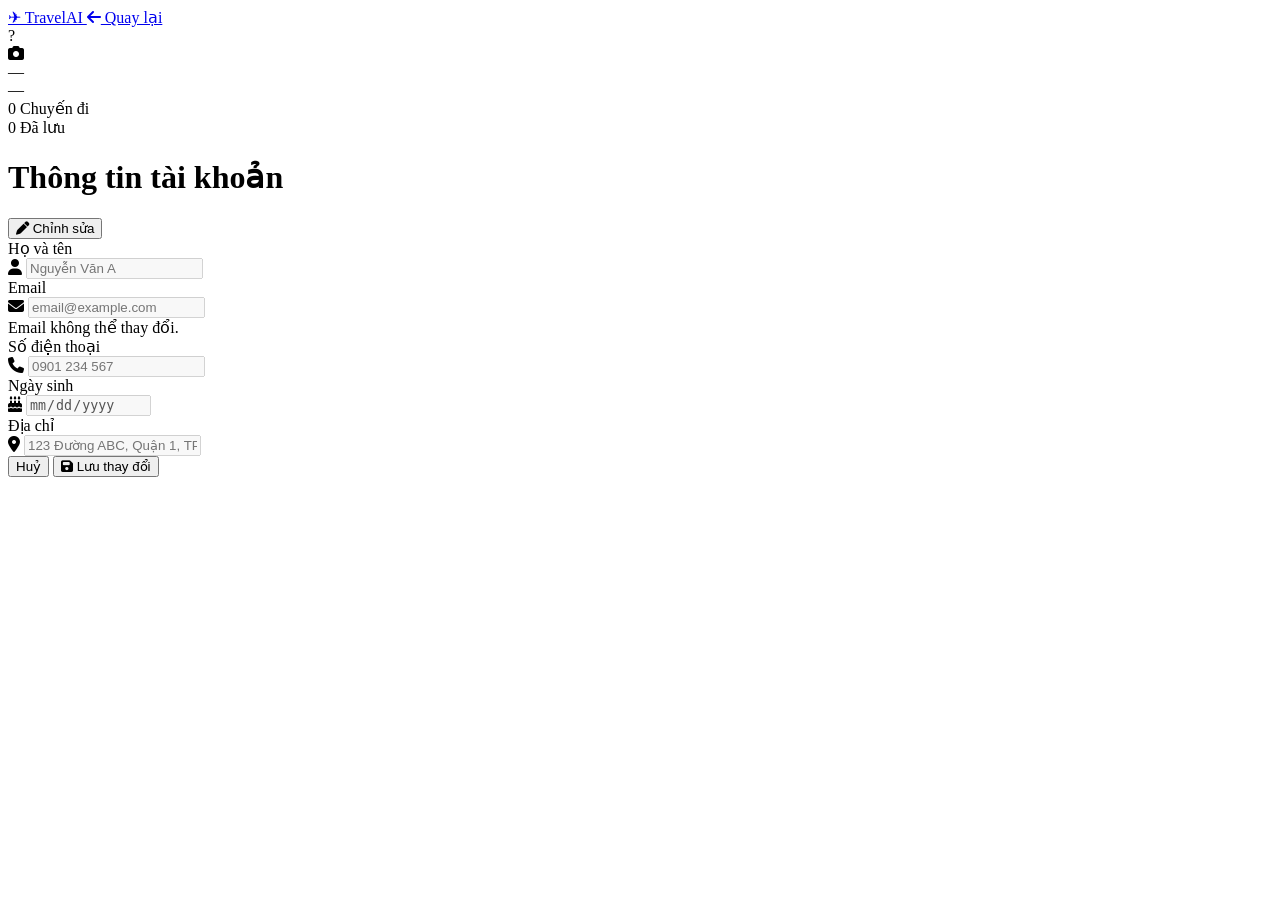
==== profile.html @ fdb20a9e "Add files via upload" ====
<!DOCTYPE html>
<html lang="vi">
<head>
  <meta charset="UTF-8" />
  <meta name="viewport" content="width=device-width, initial-scale=1.0" />
  <title>TravelAI — Thông tin tài khoản</title>
  <link rel="icon" type="image/png" href="assets/images/travelicon.png" />
  <link href="https://fonts.googleapis.com/css2?family=Syne:wght@400;600;700;800&family=DM+Sans:wght@400;500;600&display=swap" rel="stylesheet" />
  <link rel="stylesheet" href="https://cdnjs.cloudflare.com/ajax/libs/font-awesome/6.5.1/css/all.min.css" />
  <link rel="stylesheet" href="css/profile.css" />
</head>
<body>

  <!-- NAV -->
  <nav class="p-nav">
    <a href="index.html" class="p-nav-logo">
      <span class="logo-icon">✈</span> TravelAI
    </a>
    <a href="index.html" class="p-nav-back">
      <i class="fa-solid fa-arrow-left"></i> Quay lại
    </a>
  </nav>

  <div class="profile-root">

    <!-- LEFT — Avatar card -->
    <aside class="avatar-card">
      <div class="avatar-wrap">
        <div class="avatar-circle" id="avatarCircle">
          <span class="avatar-initial" id="avatarInitial">?</span>
          <img class="avatar-img" id="avatarImg" src="" alt="" />
        </div>
        <label class="avatar-edit-btn" for="avatarInput" title="Đổi ảnh">
          <i class="fa-solid fa-camera"></i>
        </label>
        <input type="file" id="avatarInput" accept="image/*" hidden />
      </div>
      <div class="avatar-name" id="sidebarName">—</div>
      <div class="avatar-email" id="sidebarEmail">—</div>

      <div class="avatar-stats">
        <div class="stat-item">
          <span class="stat-num" id="statTrips">0</span>
          <span class="stat-label">Chuyến đi</span>
        </div>
        <div class="stat-divider"></div>
        <div class="stat-item">
          <span class="stat-num" id="statSaved">0</span>
          <span class="stat-label">Đã lưu</span>
        </div>
      </div>

      <div class="join-date" id="joinDate"></div>
    </aside>

    <!-- RIGHT — Info form -->
    <main class="info-card">
      <div class="info-header">
        <h1>Thông tin tài khoản</h1>
        <button class="btn-edit" id="btnEdit">
          <i class="fa-solid fa-pen"></i> Chỉnh sửa
        </button>
      </div>

      <form id="profileForm" novalidate>

        <div class="field-row">
          <div class="field-group">
            <label>Họ và tên</label>
            <div class="input-wrap">
              <i class="fa-solid fa-user"></i>
              <input type="text" id="fieldName" placeholder="Nguyễn Văn A" disabled />
            </div>
            <span class="field-err" id="errName"></span>
          </div>

          <div class="field-group">
            <label>Email</label>
            <div class="input-wrap">
              <i class="fa-solid fa-envelope"></i>
              <input type="email" id="fieldEmail" placeholder="email@example.com" disabled />
            </div>
            <span class="field-hint">Email không thể thay đổi.</span>
          </div>
        </div>

        <div class="field-row">
          <div class="field-group">
            <label>Số điện thoại</label>
            <div class="input-wrap">
              <i class="fa-solid fa-phone"></i>
              <input type="tel" id="fieldPhone" placeholder="0901 234 567" disabled />
            </div>
            <span class="field-err" id="errPhone"></span>
          </div>

          <div class="field-group">
            <label>Ngày sinh</label>
            <div class="input-wrap">
              <i class="fa-solid fa-cake-candles"></i>
              <input type="date" id="fieldDob" disabled />
            </div>
          </div>
        </div>

        <div class="field-group full-width">
          <label>Địa chỉ</label>
          <div class="input-wrap">
            <i class="fa-solid fa-location-dot"></i>
            <input type="text" id="fieldAddress" placeholder="123 Đường ABC, Quận 1, TP.HCM" disabled />
          </div>
        </div>

        <!-- Action buttons  -->
        <div class="form-actions hidden" id="formActions">
          <button type="button" class="btn-cancel" id="btnCancel">Huỷ</button>
          <button type="submit" class="btn-save" id="btnSave">
            <i class="fa-solid fa-floppy-disk"></i> Lưu thay đổi
          </button>
        </div>

      </form>
    </main>
  </div>

  <!-- Toast -->
  <div id="toast" class="toast"></div>
  <!-- Loading overlay -->
  <div class="loading-overlay hidden" id="loadingOverlay">
    <div class="spinner"></div>
  </div>

  <script type="module">
    import { initializeApp } from "https://www.gstatic.com/firebasejs/10.12.0/firebase-app.js";
    import {
      getAuth, onAuthStateChanged, signOut, updatePassword
    } from "https://www.gstatic.com/firebasejs/10.12.0/firebase-auth.js";
    import {
      getFirestore, doc, getDoc, setDoc, serverTimestamp
    } from "https://www.gstatic.com/firebasejs/10.12.0/firebase-firestore.js";

    const firebaseConfig = {
      apiKey: "AIzaSyAgF4Le5kfzuk8KKeod8HOOIWVOKEuuDtE",
      authDomain: "travel-ai-cd422.firebaseapp.com",
      projectId: "travel-ai-cd422",
      storageBucket: "travel-ai-cd422.firebasestorage.app",
      messagingSenderId: "88888788030",
      appId: "1:88888788030:web:e5f4172867f724bc6bfd6f",
    };

    const app  = initializeApp(firebaseConfig);
    const auth = getAuth(app);
    const db   = getFirestore(app);

    // ── DOM ──
    const avatarInitial  = document.getElementById("avatarInitial");
    const avatarImg      = document.getElementById("avatarImg");
    const avatarInput    = document.getElementById("avatarInput");
    const sidebarName    = document.getElementById("sidebarName");
    const sidebarEmail   = document.getElementById("sidebarEmail");
    const joinDate       = document.getElementById("joinDate");
    const statTrips      = document.getElementById("statTrips");
    const statSaved      = document.getElementById("statSaved");
    const fieldName      = document.getElementById("fieldName");
    const fieldEmail     = document.getElementById("fieldEmail");
    const fieldPhone     = document.getElementById("fieldPhone");
    const fieldDob       = document.getElementById("fieldDob");
    const fieldAddress   = document.getElementById("fieldAddress");
    const btnEdit        = document.getElementById("btnEdit");
    const btnCancel      = document.getElementById("btnCancel");
    const formActions    = document.getElementById("formActions");
    const profileForm    = document.getElementById("profileForm");
    const toast          = document.getElementById("toast");
    const loadingOverlay = document.getElementById("loadingOverlay");

    let currentUser = null;
    let originalData = {};

    // ── Helpers ──
    function showToast(msg, type = "success") {
      toast.textContent = msg;
      toast.className = `toast show ${type}`;
      setTimeout(() => toast.classList.remove("show"), 3500);
    }
    function setLoading(on) {
      loadingOverlay.classList.toggle("hidden", !on);
    }
    function clearErrs() {
      document.querySelectorAll(".field-err").forEach(e => e.textContent = "");
    }

    // ── Load profile ──
    async function loadProfile(user) {
      currentUser = user;
      fieldEmail.value = user.email || "";
      sidebarEmail.textContent = user.email || "";

      try {
        const snap = await getDoc(doc(db, "users", user.uid));
        const data = snap.exists() ? snap.data() : {};
        originalData = data;

        const name = data.name || user.displayName || "";
        fieldName.value    = name;
        fieldPhone.value   = data.phone || "";
        fieldDob.value     = data.dob || "";
        fieldAddress.value = data.address || "";

        sidebarName.textContent = name || "Chưa cập nhật";
        avatarInitial.textContent = (name || "?")[0].toUpperCase();

        statTrips.textContent = (data.trips || []).length;
        statSaved.textContent = (data.saved || []).length;

        if (data.createdAt?.seconds) {
          const d = new Date(data.createdAt.seconds * 1000);
          joinDate.textContent = `Tham gia từ ${d.toLocaleDateString("vi-VN", { month: "long", year: "numeric" })}`;
        }

        // Avatar ảnh — dùng base64 thay vì Storage URL
        const avatarSrc = data.avatarBase64 || data.avatarUrl || "";
        if (avatarSrc) {
          avatarImg.src = avatarSrc;
          avatarImg.style.display = "block";
          avatarInitial.style.display = "none";
        }
      } catch (e) {
        showToast("Không thể tải thông tin.", "error");
      }
    }

    // ── Auth state ──
    onAuthStateChanged(auth, user => {
      if (user) {
        loadProfile(user);
      } else {
        window.location.href = "index.html";
      }
    });

    // ── Edit toggle ──
    const editableFields = [fieldName, fieldPhone, fieldDob, fieldAddress];

    btnEdit.addEventListener("click", () => {
      editableFields.forEach(f => { f.disabled = false; f.closest(".input-wrap").classList.add("active"); });
      formActions.classList.remove("hidden");
      btnEdit.classList.add("hidden");
    });

    btnCancel.addEventListener("click", () => {
      fieldName.value    = originalData.name || "";
      fieldPhone.value   = originalData.phone || "";
      fieldDob.value     = originalData.dob || "";
      fieldAddress.value = originalData.address || "";
      exitEditMode();
    });

    function exitEditMode() {
      editableFields.forEach(f => { f.disabled = true; f.closest(".input-wrap").classList.remove("active"); });
      formActions.classList.add("hidden");
      btnEdit.classList.remove("hidden");
      clearErrs();
    }

    // ── Save profile ──
    profileForm.addEventListener("submit", async e => {
      e.preventDefault();
      clearErrs();

      const name = fieldName.value.trim();
      if (!name) { document.getElementById("errName").textContent = "Vui lòng nhập tên."; return; }

      const phone = fieldPhone.value.trim();
      if (phone && !/^[0-9]{9,11}$/.test(phone.replace(/\s/g,""))) {
        document.getElementById("errPhone").textContent = "Số điện thoại không hợp lệ."; return;
      }

      setLoading(true);
      try {
        await setDoc(doc(db, "users", currentUser.uid), {
          name,
          phone:   fieldPhone.value.trim(),
          dob:     fieldDob.value,
          address: fieldAddress.value.trim(),
          email:   currentUser.email,
          uid:     currentUser.uid,
          updatedAt: serverTimestamp(),
        }, { merge: true });

        originalData = { ...originalData, name, phone: fieldPhone.value.trim(), dob: fieldDob.value, address: fieldAddress.value.trim() };
        sidebarName.textContent = name;
        avatarInitial.textContent = name[0].toUpperCase();
        exitEditMode();
        showToast("Cập nhật thông tin thành công! ✅");
      } catch {
        showToast("Lưu thất bại, thử lại.", "error");
      } finally {
        setLoading(false);
      }
    });

    // ── Upload avatar (base64 → Firestore, không cần Storage) ──
    avatarInput.addEventListener("change", async e => {
      const file = e.target.files[0];
      if (!file || !currentUser) return;

      // giới hạn Firestore document (1MB)
      if (file.size > 500 * 1024) {
        showToast("Ảnh tối đa 500KB. Hãy chọn ảnh nhỏ hơn.", "error");
        return;
      }

      setLoading(true);
      try {
        // Đọc file → resize → base64
        const base64 = await resizeAndConvertToBase64(file, 200);

        // Lưu thẳng vào Firestore field "avatarBase64"
        await setDoc(doc(db, "users", currentUser.uid), { avatarBase64: base64 }, { merge: true });

        // Hiển thị ngay không cần reload
        avatarImg.src = base64;
        avatarImg.style.display = "block";
        avatarInitial.style.display = "none";
        showToast("Cập nhật ảnh đại diện thành công! 🎉");
      } catch (err) {
        console.error(err);
        showToast("Cập nhật ảnh thất bại.", "error");
      } finally {
        setLoading(false);
      }
    });

    // Helper: resize ảnh về maxSize px rồi trả về base64
    function resizeAndConvertToBase64(file, maxSize = 200) {
      return new Promise((resolve, reject) => {
        const reader = new FileReader();
        reader.onload = ev => {
          const img = new Image();
          img.onload = () => {
            const canvas = document.createElement("canvas");
            let w = img.width, h = img.height;
            if (w > h) { if (w > maxSize) { h = h * maxSize / w; w = maxSize; } }
            else        { if (h > maxSize) { w = w * maxSize / h; h = maxSize; } }
            canvas.width = w; canvas.height = h;
            canvas.getContext("2d").drawImage(img, 0, 0, w, h);
            resolve(canvas.toDataURL("image/jpeg", 0.8));
          };
          img.onerror = reject;
          img.src = ev.target.result;
        };
        reader.onerror = reject;
        reader.readAsDataURL(file);
      });
    }

  </script>

    </div>
  </div>

</body>
</html>
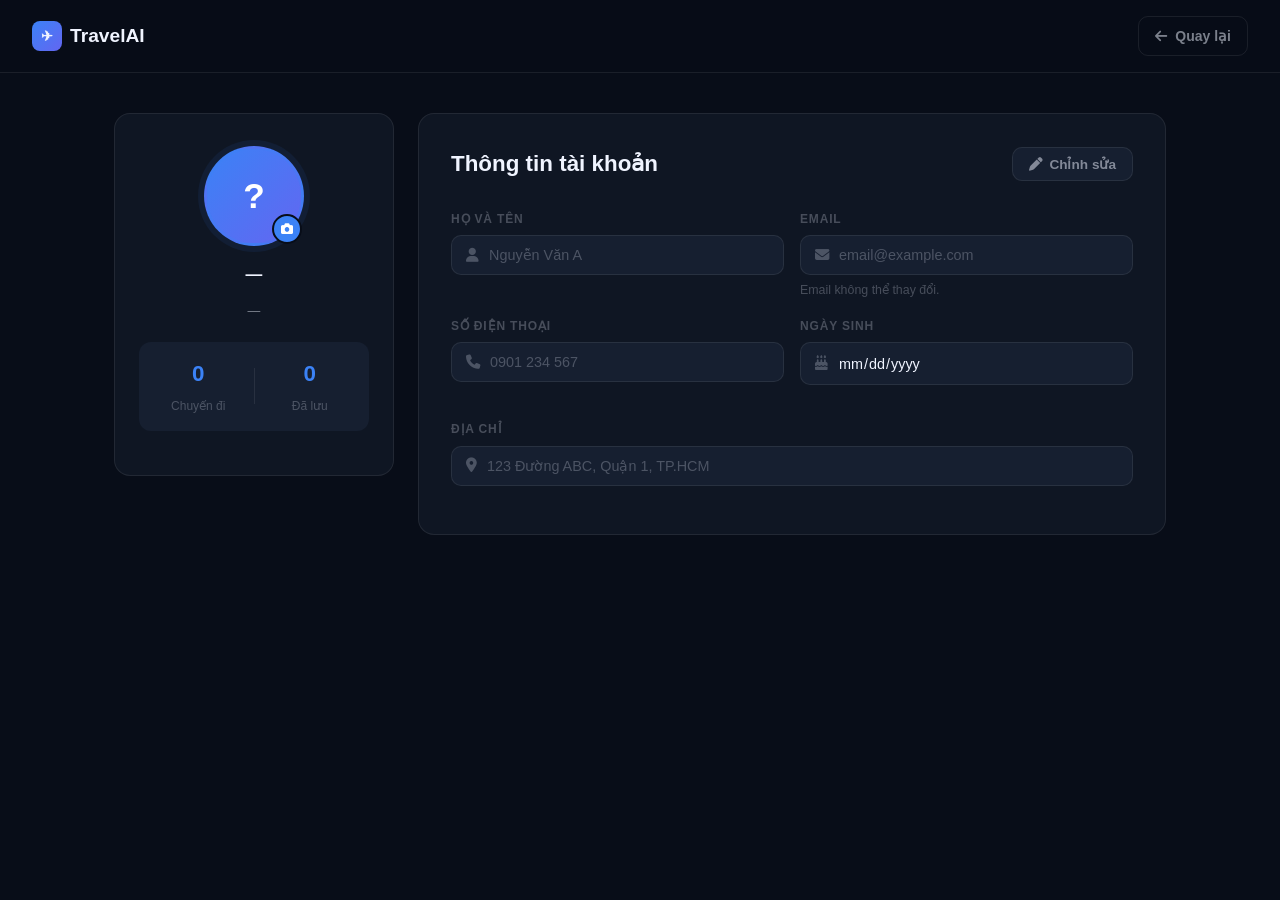
==== commit 37345b81: "Refactor profile.html by removing comments and cleaning code" ====
--- a/profile.html
+++ b/profile.html
@@ -23,7 +23,6 @@
 
   <div class="profile-root">
 
-    <!-- LEFT — Avatar card -->
     <aside class="avatar-card">
       <div class="avatar-wrap">
         <div class="avatar-circle" id="avatarCircle">
@@ -61,9 +60,7 @@
           <i class="fa-solid fa-pen"></i> Chỉnh sửa
         </button>
       </div>
-
       <form id="profileForm" novalidate>
-
         <div class="field-row">
           <div class="field-group">
             <label>Họ và tên</label>
@@ -110,8 +107,6 @@
             <input type="text" id="fieldAddress" placeholder="123 Đường ABC, Quận 1, TP.HCM" disabled />
           </div>
         </div>
-
-        <!-- Action buttons  -->
         <div class="form-actions hidden" id="formActions">
           <button type="button" class="btn-cancel" id="btnCancel">Huỷ</button>
           <button type="submit" class="btn-save" id="btnSave">
@@ -120,11 +115,13 @@
         </div>
 
       </form>
+
     </main>
   </div>
 
   <!-- Toast -->
   <div id="toast" class="toast"></div>
+
   <!-- Loading overlay -->
   <div class="loading-overlay hidden" id="loadingOverlay">
     <div class="spinner"></div>
@@ -133,7 +130,7 @@
   <script type="module">
     import { initializeApp } from "https://www.gstatic.com/firebasejs/10.12.0/firebase-app.js";
     import {
-      getAuth, onAuthStateChanged, signOut, updatePassword
+      getAuth, onAuthStateChanged
     } from "https://www.gstatic.com/firebasejs/10.12.0/firebase-auth.js";
     import {
       getFirestore, doc, getDoc, setDoc, serverTimestamp
@@ -148,7 +145,7 @@
       appId: "1:88888788030:web:e5f4172867f724bc6bfd6f",
     };
 
-    const app  = initializeApp(firebaseConfig);
+    const app = initializeApp(firebaseConfig);
     const auth = getAuth(app);
     const db   = getFirestore(app);
 
@@ -176,7 +173,6 @@
     let currentUser = null;
     let originalData = {};
 
-    // ── Helpers ──
     function showToast(msg, type = "success") {
       toast.textContent = msg;
       toast.className = `toast show ${type}`;
@@ -188,6 +184,12 @@
     function clearErrs() {
       document.querySelectorAll(".field-err").forEach(e => e.textContent = "");
     }
+    window.togglePw = (id, btn) => {
+      const inp = document.getElementById(id);
+      const show = inp.type === "password";
+      inp.type = show ? "text" : "password";
+      btn.textContent = show ? "🙈" : "👁";
+    };
 
     // ── Load profile ──
     async function loadProfile(user) {
@@ -216,8 +218,6 @@
           const d = new Date(data.createdAt.seconds * 1000);
           joinDate.textContent = `Tham gia từ ${d.toLocaleDateString("vi-VN", { month: "long", year: "numeric" })}`;
         }
-
-        // Avatar ảnh — dùng base64 thay vì Storage URL
         const avatarSrc = data.avatarBase64 || data.avatarUrl || "";
         if (avatarSrc) {
           avatarImg.src = avatarSrc;
@@ -291,7 +291,7 @@
         sidebarName.textContent = name;
         avatarInitial.textContent = name[0].toUpperCase();
         exitEditMode();
-        showToast("Cập nhật thông tin thành công! ✅");
+        showToast("Cập nhật thông tin thành công! ");
       } catch {
         showToast("Lưu thất bại, thử lại.", "error");
       } finally {
@@ -299,26 +299,20 @@
       }
     });
 
-    // ── Upload avatar (base64 → Firestore, không cần Storage) ──
+    // ── Upload avatar (base64 → Firestore) ──
     avatarInput.addEventListener("change", async e => {
       const file = e.target.files[0];
       if (!file || !currentUser) return;
 
-      // giới hạn Firestore document (1MB)
       if (file.size > 500 * 1024) {
-        showToast("Ảnh tối đa 500KB. Hãy chọn ảnh nhỏ hơn.", "error");
+        showToast("Ảnh tối đa 500KB.", "error");
         return;
       }
 
       setLoading(true);
       try {
-        // Đọc file → resize → base64
         const base64 = await resizeAndConvertToBase64(file, 200);
-
-        // Lưu thẳng vào Firestore field "avatarBase64"
         await setDoc(doc(db, "users", currentUser.uid), { avatarBase64: base64 }, { merge: true });
-
-        // Hiển thị ngay không cần reload
         avatarImg.src = base64;
         avatarImg.style.display = "block";
         avatarInitial.style.display = "none";
@@ -331,7 +325,6 @@
       }
     });
 
-    // Helper: resize ảnh về maxSize px rồi trả về base64
     function resizeAndConvertToBase64(file, maxSize = 200) {
       return new Promise((resolve, reject) => {
         const reader = new FileReader();
@@ -353,11 +346,6 @@
         reader.readAsDataURL(file);
       });
     }
-
   </script>
-
-    </div>
-  </div>
-
 </body>
-</html>+</html>
--- a/css/profile.css
+++ b/css/profile.css
@@ -0,0 +1,462 @@
+*, *::before, *::after { box-sizing: border-box; margin: 0; padding: 0; }
+
+:root {
+  --bg:        #080d18;
+  --surface:   #0f1623;
+  --surface2:  #161f30;
+  --border:    rgba(255,255,255,0.08);
+  --accent:    #3b82f6;
+  --accent2:   #6366f1;
+  --text:      #f0f4ff;
+  --text2:     rgba(240,244,255,0.5);
+  --text3:     rgba(240,244,255,0.25);
+  --danger:    #f87171;
+  --success:   #34d399;
+  --radius:    16px;
+}
+
+body {
+  background: var(--bg);
+  color: var(--text);
+  font-family: "Inter", sans-serif;
+  min-height: 100vh;
+  line-height: 1.6;
+}
+
+/* ── Nav ── */
+.p-nav {
+  display: flex;
+  align-items: center;
+  justify-content: space-between;
+  padding: 16px 32px;
+  border-bottom: 1px solid var(--border);
+  background: rgba(8,13,24,0.85);
+  backdrop-filter: blur(12px);
+  position: sticky;
+  top: 0;
+  z-index: 100;
+}
+.p-nav-logo {
+  display: flex;
+  align-items: center;
+  gap: 8px;
+  font-family: "Inter", sans-serif;
+  font-weight: 800;
+  font-size: 1.2rem;
+  color: var(--text);
+  text-decoration: none;
+}
+.logo-icon {
+  background: linear-gradient(135deg, var(--accent), var(--accent2));
+  border-radius: 8px;
+  width: 30px;
+  height: 30px;
+  display: flex;
+  align-items: center;
+  justify-content: center;
+  font-size: 0.9rem;
+}
+.p-nav-back {
+  display: flex;
+  align-items: center;
+  gap: 8px;
+  font-size: 0.875rem;
+  font-weight: 600;
+  color: var(--text2);
+  text-decoration: none;
+  padding: 8px 16px;
+  border-radius: 10px;
+  border: 1px solid var(--border);
+  transition: all 0.2s;
+}
+.p-nav-back:hover { color: var(--text); background: var(--surface2); }
+
+/* ── Layout ── */
+.profile-root {
+  max-width: 1100px;
+  margin: 40px auto;
+  padding: 0 24px 60px;
+  display: grid;
+  grid-template-columns: 280px 1fr;
+  gap: 24px;
+  align-items: start;
+}
+
+/* ── Avatar card ── */
+.avatar-card {
+  background: var(--surface);
+  border: 1px solid var(--border);
+  border-radius: var(--radius);
+  padding: 32px 24px;
+  display: flex;
+  flex-direction: column;
+  align-items: center;
+  gap: 12px;
+  position: sticky;
+  top: 90px;
+}
+
+.avatar-wrap {
+  position: relative;
+  width: 100px;
+  height: 100px;
+  margin-bottom: 4px;
+}
+.avatar-circle {
+  width: 100px;
+  height: 100px;
+  border-radius: 50%;
+  background: linear-gradient(135deg, var(--accent), var(--accent2));
+  display: flex;
+  align-items: center;
+  justify-content: center;
+  overflow: hidden;
+  border: 3px solid rgba(59,130,246,0.3);
+  box-shadow: 0 0 0 6px rgba(59,130,246,0.08);
+}
+.avatar-initial {
+  font-family: "Inter", sans-serif;
+  font-weight: 800;
+  font-size: 2.2rem;
+  color: #fff;
+}
+.avatar-img {
+  width: 100%;
+  height: 100%;
+  object-fit: cover;
+  display: none;
+}
+.avatar-edit-btn {
+  position: absolute;
+  bottom: 2px;
+  right: 2px;
+  width: 30px;
+  height: 30px;
+  background: var(--accent);
+  border-radius: 50%;
+  display: flex;
+  align-items: center;
+  justify-content: center;
+  font-size: 0.75rem;
+  color: #fff;
+  cursor: pointer;
+  border: 2px solid var(--bg);
+  transition: background 0.2s, transform 0.2s;
+}
+.avatar-edit-btn:hover { background: var(--accent2); transform: scale(1.1); }
+
+.avatar-name {
+  font-family: "Inter", sans-serif;
+  font-weight: 700;
+  font-size: 1.05rem;
+  color: var(--text);
+  text-align: center;
+}
+.avatar-email {
+  font-size: 0.8rem;
+  color: var(--text2);
+  text-align: center;
+  word-break: break-all;
+}
+
+.avatar-stats {
+  display: flex;
+  align-items: center;
+  gap: 16px;
+  background: var(--surface2);
+  border-radius: 12px;
+  padding: 14px 20px;
+  width: 100%;
+  margin-top: 8px;
+}
+.stat-item { flex: 1; text-align: center; }
+.stat-num {
+  font-family: "Inter", sans-serif;
+  font-weight: 800;
+  font-size: 1.4rem;
+  color: var(--accent);
+  display: block;
+}
+.stat-label { font-size: 0.75rem; color: var(--text3); }
+.stat-divider { width: 1px; height: 36px; background: var(--border); }
+
+.join-date {
+  font-size: 0.75rem;
+  color: var(--text3);
+  text-align: center;
+}
+
+/* ── Info card ── */
+.info-card {
+  background: var(--surface);
+  border: 1px solid var(--border);
+  border-radius: var(--radius);
+  padding: 32px;
+}
+
+.info-header {
+  display: flex;
+  align-items: center;
+  justify-content: space-between;
+  margin-bottom: 28px;
+}
+.info-header h1 {
+  font-family: "Inter", sans-serif;
+  font-weight: 800;
+  font-size: 1.4rem;
+}
+
+/* ── Buttons ── */
+.btn-edit {
+  display: flex;
+  align-items: center;
+  gap: 6px;
+  background: var(--surface2);
+  border: 1px solid var(--border);
+  border-radius: 10px;
+  padding: 8px 16px;
+  font-size: 0.85rem;
+  font-weight: 600;
+  color: var(--text2);
+  cursor: pointer;
+  transition: all 0.2s;
+  font-family: inherit;
+}
+.btn-edit:hover { color: var(--text); background: rgba(255,255,255,0.08); }
+.btn-edit.hidden { display: none; }
+
+.btn-save {
+  display: flex;
+  align-items: center;
+  gap: 8px;
+  background: linear-gradient(135deg, var(--accent), var(--accent2));
+  border: none;
+  border-radius: 10px;
+  padding: 10px 20px;
+  font-size: 0.9rem;
+  font-weight: 700;
+  color: #fff;
+  cursor: pointer;
+  transition: opacity 0.2s, transform 0.15s;
+  font-family: inherit;
+}
+.btn-save:hover { opacity: 0.9; transform: translateY(-1px); }
+.btn-save:disabled { opacity: 0.5; cursor: not-allowed; }
+
+.btn-cancel {
+  background: none;
+  border: 1px solid var(--border);
+  border-radius: 10px;
+  padding: 10px 20px;
+  font-size: 0.9rem;
+  font-weight: 600;
+  color: var(--text2);
+  cursor: pointer;
+  transition: all 0.2s;
+  font-family: inherit;
+}
+.btn-cancel:hover { color: var(--text); background: var(--surface2); }
+
+.form-actions {
+  display: flex;
+  justify-content: flex-end;
+  gap: 10px;
+  margin-top: 20px;
+}
+.form-actions.hidden { display: none; }
+
+/* ── Fields ── */
+.field-row {
+  display: grid;
+  grid-template-columns: 1fr 1fr;
+  gap: 16px;
+  margin-bottom: 16px;
+}
+.field-group {
+  display: flex;
+  flex-direction: column;
+  gap: 6px;
+}
+.field-group.full-width {
+  grid-column: 1 / -1;
+  margin-bottom: 16px;
+}
+.field-group label {
+  font-size: 0.75rem;
+  font-weight: 700;
+  color: var(--text3);
+  text-transform: uppercase;
+  letter-spacing: 0.07em;
+}
+.input-wrap {
+  display: flex;
+  align-items: center;
+  gap: 10px;
+  background: var(--surface2);
+  border: 1px solid var(--border);
+  border-radius: 10px;
+  padding: 11px 14px;
+  transition: border-color 0.2s, background 0.2s;
+}
+.input-wrap i {
+  color: var(--text3);
+  font-size: 0.9rem;
+  flex-shrink: 0;
+  transition: color 0.2s;
+}
+.input-wrap.active {
+  border-color: var(--accent);
+  background: rgba(59,130,246,0.06);
+}
+.input-wrap.active i { color: var(--accent); }
+.input-wrap input {
+  flex: 1;
+  background: none;
+  border: none;
+  outline: none;
+  font-size: 0.9rem;
+  color: var(--text);
+  font-family: inherit;
+  min-width: 0;
+}
+.input-wrap input::placeholder { color: var(--text3); }
+.input-wrap input:disabled { cursor: default; }
+.input-wrap input[type="date"]::-webkit-calendar-picker-indicator {
+  filter: invert(0.4);
+  cursor: pointer;
+}
+
+.field-err {
+  font-size: 0.775rem;
+  color: var(--danger);
+  min-height: 16px;
+}
+.field-hint {
+  font-size: 0.775rem;
+  color: var(--text3);
+}
+
+.toggle-pw {
+  background: none;
+  border: none;
+  cursor: pointer;
+  font-size: 0.9rem;
+  padding: 0;
+  color: var(--text3);
+  flex-shrink: 0;
+}
+
+/* ── Section divider ── */
+.section-divider {
+  height: 1px;
+  background: var(--border);
+  margin: 28px 0;
+}
+
+/* ── Password section ── */
+.pw-section h2,
+.danger-zone h2 {
+  font-family: "Inter", sans-serif;
+  font-size: 1.05rem;
+  font-weight: 700;
+  margin-bottom: 4px;
+}
+.pw-section p,
+.danger-zone p {
+  font-size: 0.85rem;
+  color: var(--text2);
+}
+.pw-header {
+  display: flex;
+  align-items: center;
+  justify-content: space-between;
+  margin-bottom: 16px;
+}
+.pw-form { margin-top: 8px; }
+.pw-form.hidden { display: none; }
+
+/* ── Danger zone ── */
+.danger-zone {
+  display: flex;
+  align-items: center;
+  justify-content: space-between;
+  gap: 16px;
+}
+.btn-logout-profile {
+  display: flex;
+  align-items: center;
+  gap: 8px;
+  background: rgba(248,113,113,0.1);
+  border: 1px solid rgba(248,113,113,0.25);
+  border-radius: 10px;
+  padding: 10px 18px;
+  font-size: 0.875rem;
+  font-weight: 600;
+  color: var(--danger);
+  cursor: pointer;
+  transition: all 0.2s;
+  font-family: inherit;
+  white-space: nowrap;
+}
+.btn-logout-profile:hover {
+  background: rgba(248,113,113,0.18);
+  border-color: var(--danger);
+}
+
+/* ── Toast ── */
+.toast {
+  position: fixed;
+  bottom: 32px;
+  left: 50%;
+  transform: translateX(-50%) translateY(20px);
+  background: #1a2235;
+  color: var(--text);
+  padding: 12px 24px;
+  border-radius: 100px;
+  font-size: 0.875rem;
+  font-weight: 500;
+  box-shadow: 0 8px 32px rgba(0,0,0,0.4);
+  opacity: 0;
+  pointer-events: none;
+  transition: all 0.3s ease;
+  z-index: 9999;
+  border: 1px solid var(--border);
+  white-space: nowrap;
+}
+.toast.show { opacity: 1; transform: translateX(-50%) translateY(0); }
+.toast.error { border-color: rgba(248,113,113,0.4); color: #fca5a5; }
+
+/* ── Loading overlay ── */
+.loading-overlay {
+  position: fixed;
+  inset: 0;
+  background: rgba(8,13,24,0.6);
+  backdrop-filter: blur(4px);
+  display: flex;
+  align-items: center;
+  justify-content: center;
+  z-index: 9998;
+}
+.loading-overlay.hidden { display: none; }
+.spinner {
+  width: 40px;
+  height: 40px;
+  border: 3px solid rgba(59,130,246,0.2);
+  border-top-color: var(--accent);
+  border-radius: 50%;
+  animation: spin 0.8s linear infinite;
+}
+@keyframes spin { to { transform: rotate(360deg); } }
+
+/* ── Responsive ── */
+@media (max-width: 768px) {
+  .profile-root {
+    grid-template-columns: 1fr;
+    margin: 20px auto;
+  }
+  .avatar-card { position: static; }
+  .field-row { grid-template-columns: 1fr; }
+  .info-card { padding: 20px; }
+  .danger-zone { flex-direction: column; align-items: flex-start; }
+  .p-nav { padding: 12px 16px; }
+}
